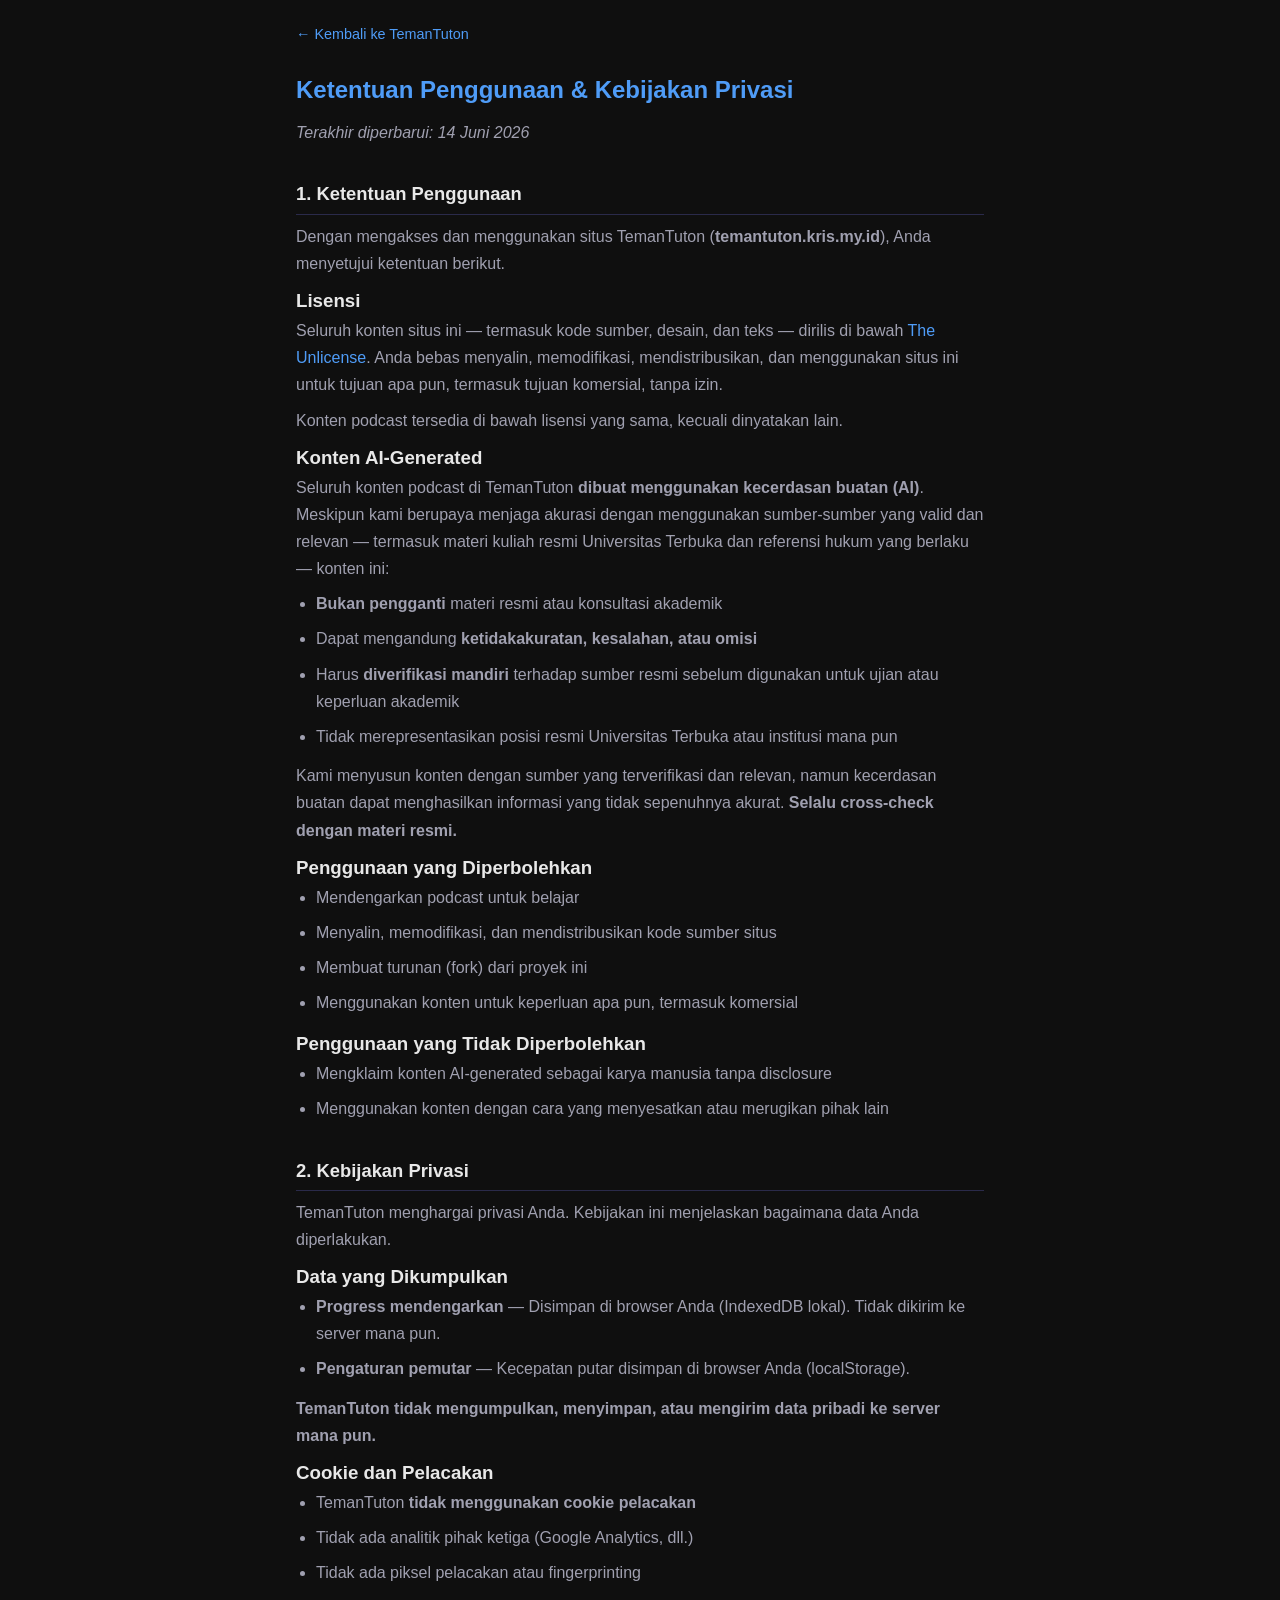
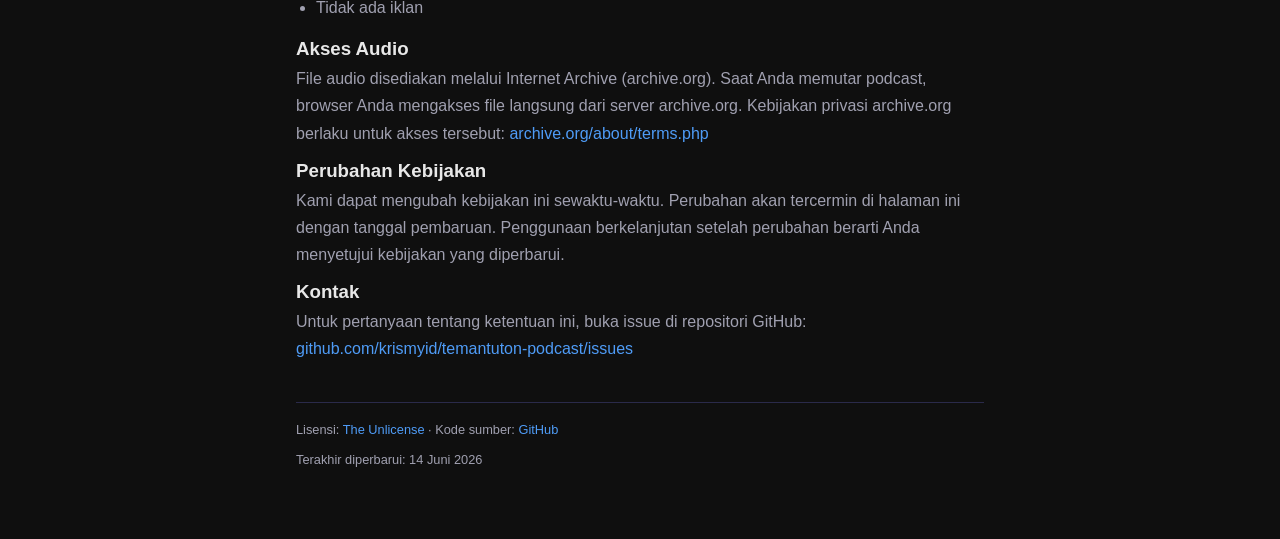
==== ketentuan.html @ 22604b9a "feat: add terms & privacy page + footer with AI disclosure and license links" ====
<!DOCTYPE html>
<html lang="id">
<head>
  <meta charset="UTF-8">
  <meta name="viewport" content="width=device-width, initial-scale=1.0">
  <meta name="theme-color" content="#0f0f0f">
  <title>Ketentuan & Privasi — TemanTuton</title>
  <link rel="icon" type="image/svg+xml" href="img/favicon.svg">
  <style>
    :root {
      --bg-primary: #0f0f0f;
      --bg-secondary: #1a1a2e;
      --text-primary: #e8e8e8;
      --text-secondary: #a0a0b0;
      --accent: #4f9cf7;
      --border: #2a2a4a;
    }
    *, *::before, *::after { box-sizing: border-box; margin: 0; padding: 0; }
    body {
      font-family: -apple-system, BlinkMacSystemFont, 'Segoe UI', Roboto, sans-serif;
      background: var(--bg-primary);
      color: var(--text-primary);
      line-height: 1.7;
      padding: 20px 16px 60px;
      max-width: 720px;
      margin: 0 auto;
      -webkit-font-smoothing: antialiased;
    }
    a { color: var(--accent); text-decoration: none; }
    a:hover { text-decoration: underline; }
    h1 { font-size: 1.5rem; margin-bottom: 8px; color: var(--accent); }
    h2 { font-size: 1.15rem; margin-top: 32px; margin-bottom: 8px; color: var(--text-primary); border-bottom: 1px solid var(--border); padding-bottom: 4px; }
    p, li { margin-bottom: 8px; color: var(--text-secondary); }
    ul { padding-left: 20px; margin-bottom: 12px; }
    .back { display: inline-block; margin-bottom: 24px; color: var(--accent); font-size: 0.9rem; }
    .back:hover { text-decoration: underline; }
    .last-updated { margin-top: 40px; padding-top: 16px; border-top: 1px solid var(--border); font-size: 0.8rem; color: var(--text-secondary); }
  </style>
</head>
<body>
  <a href="/" class="back">← Kembali ke TemanTuton</a>

  <h1>Ketentuan Penggunaan & Kebijakan Privasi</h1>
  <p><em>Terakhir diperbarui: 14 Juni 2026</em></p>

  <h2>1. Ketentuan Penggunaan</h2>
  <p>Dengan mengakses dan menggunakan situs TemanTuton (<strong>temantuton.kris.my.id</strong>), Anda menyetujui ketentuan berikut.</p>

  <h3>Lisensi</h3>
  <p>Seluruh konten situs ini — termasuk kode sumber, desain, dan teks — dirilis di bawah <a href="https://unlicense.org/" target="_blank" rel="noopener">The Unlicense</a>. Anda bebas menyalin, memodifikasi, mendistribusikan, dan menggunakan situs ini untuk tujuan apa pun, termasuk tujuan komersial, tanpa izin.</p>
  <p>Konten podcast tersedia di bawah lisensi yang sama, kecuali dinyatakan lain.</p>

  <h3>Konten AI-Generated</h3>
  <p>Seluruh konten podcast di TemanTuton <strong>dibuat menggunakan kecerdasan buatan (AI)</strong>. Meskipun kami berupaya menjaga akurasi dengan menggunakan sumber-sumber yang valid dan relevan — termasuk materi kuliah resmi Universitas Terbuka dan referensi hukum yang berlaku — konten ini:</p>
  <ul>
    <li><strong>Bukan pengganti</strong> materi resmi atau konsultasi akademik</li>
    <li>Dapat mengandung <strong>ketidakakuratan, kesalahan, atau omisi</strong></li>
    <li>Harus <strong>diverifikasi mandiri</strong> terhadap sumber resmi sebelum digunakan untuk ujian atau keperluan akademik</li>
    <li>Tidak merepresentasikan posisi resmi Universitas Terbuka atau institusi mana pun</li>
  </ul>
  <p>Kami menyusun konten dengan sumber yang terverifikasi dan relevan, namun kecerdasan buatan dapat menghasilkan informasi yang tidak sepenuhnya akurat. <strong>Selalu cross-check dengan materi resmi.</strong></p>

  <h3>Penggunaan yang Diperbolehkan</h3>
  <ul>
    <li>Mendengarkan podcast untuk belajar</li>
    <li>Menyalin, memodifikasi, dan mendistribusikan kode sumber situs</li>
    <li>Membuat turunan (fork) dari proyek ini</li>
    <li>Menggunakan konten untuk keperluan apa pun, termasuk komersial</li>
  </ul>

  <h3>Penggunaan yang Tidak Diperbolehkan</h3>
  <ul>
    <li>Mengklaim konten AI-generated sebagai karya manusia tanpa	disclosure</li>
    <li>Menggunakan konten dengan cara yang menyesatkan atau merugikan pihak lain</li>
  </ul>

  <h2>2. Kebijakan Privasi</h2>
  <p>TemanTuton menghargai privasi Anda. Kebijakan ini menjelaskan bagaimana data Anda diperlakukan.</p>

  <h3>Data yang Dikumpulkan</h3>
  <ul>
    <li><strong>Progress mendengarkan</strong> — Disimpan di browser Anda (IndexedDB lokal). Tidak dikirim ke server mana pun.</li>
    <li><strong>Pengaturan pemutar</strong> — Kecepatan putar disimpan di browser Anda (localStorage).</li>
  </ul>
  <p><strong>TemanTuton tidak mengumpulkan, menyimpan, atau mengirim data pribadi ke server mana pun.</strong></p>

  <h3>Cookie dan Pelacakan</h3>
  <ul>
    <li>TemanTuton <strong>tidak menggunakan cookie pelacakan</strong></li>
    <li>Tidak ada analitik pihak ketiga (Google Analytics, dll.)</li>
    <li>Tidak ada piksel pelacakan atau fingerprinting</li>
    <li>Tidak ada iklan</li>
  </ul>

  <h3>Akses Audio</h3>
  <p>File audio disediakan melalui Internet Archive (archive.org). Saat Anda memutar podcast, browser Anda mengakses file langsung dari server archive.org. Kebijakan privasi archive.org berlaku untuk akses tersebut: <a href="https://archive.org/about/terms.php" target="_blank" rel="noopener">archive.org/about/terms.php</a></p>

  <h3>Perubahan Kebijakan</h3>
  <p>Kami dapat mengubah kebijakan ini sewaktu-waktu. Perubahan akan tercermin di halaman ini dengan tanggal pembaruan. Penggunaan berkelanjutan setelah perubahan berarti Anda menyetujui kebijakan yang diperbarui.</p>

  <h3>Kontak</h3>
  <p>Untuk pertanyaan tentang ketentuan ini, buka issue di repositori GitHub: <a href="https://github.com/krismyid/temantuton-podcast/issues" target="_blank" rel="noopener">github.com/krismyid/temantuton-podcast/issues</a></p>

  <div class="last-updated">
    <p>Lisensi: <a href="https://unlicense.org/" target="_blank" rel="noopener">The Unlicense</a> · Kode sumber: <a href="https://github.com/krismyid/temantuton-podcast" target="_blank" rel="noopener">GitHub</a></p>
    <p>Terakhir diperbarui: 14 Juni 2026</p>
  </div>
</body>
</html>
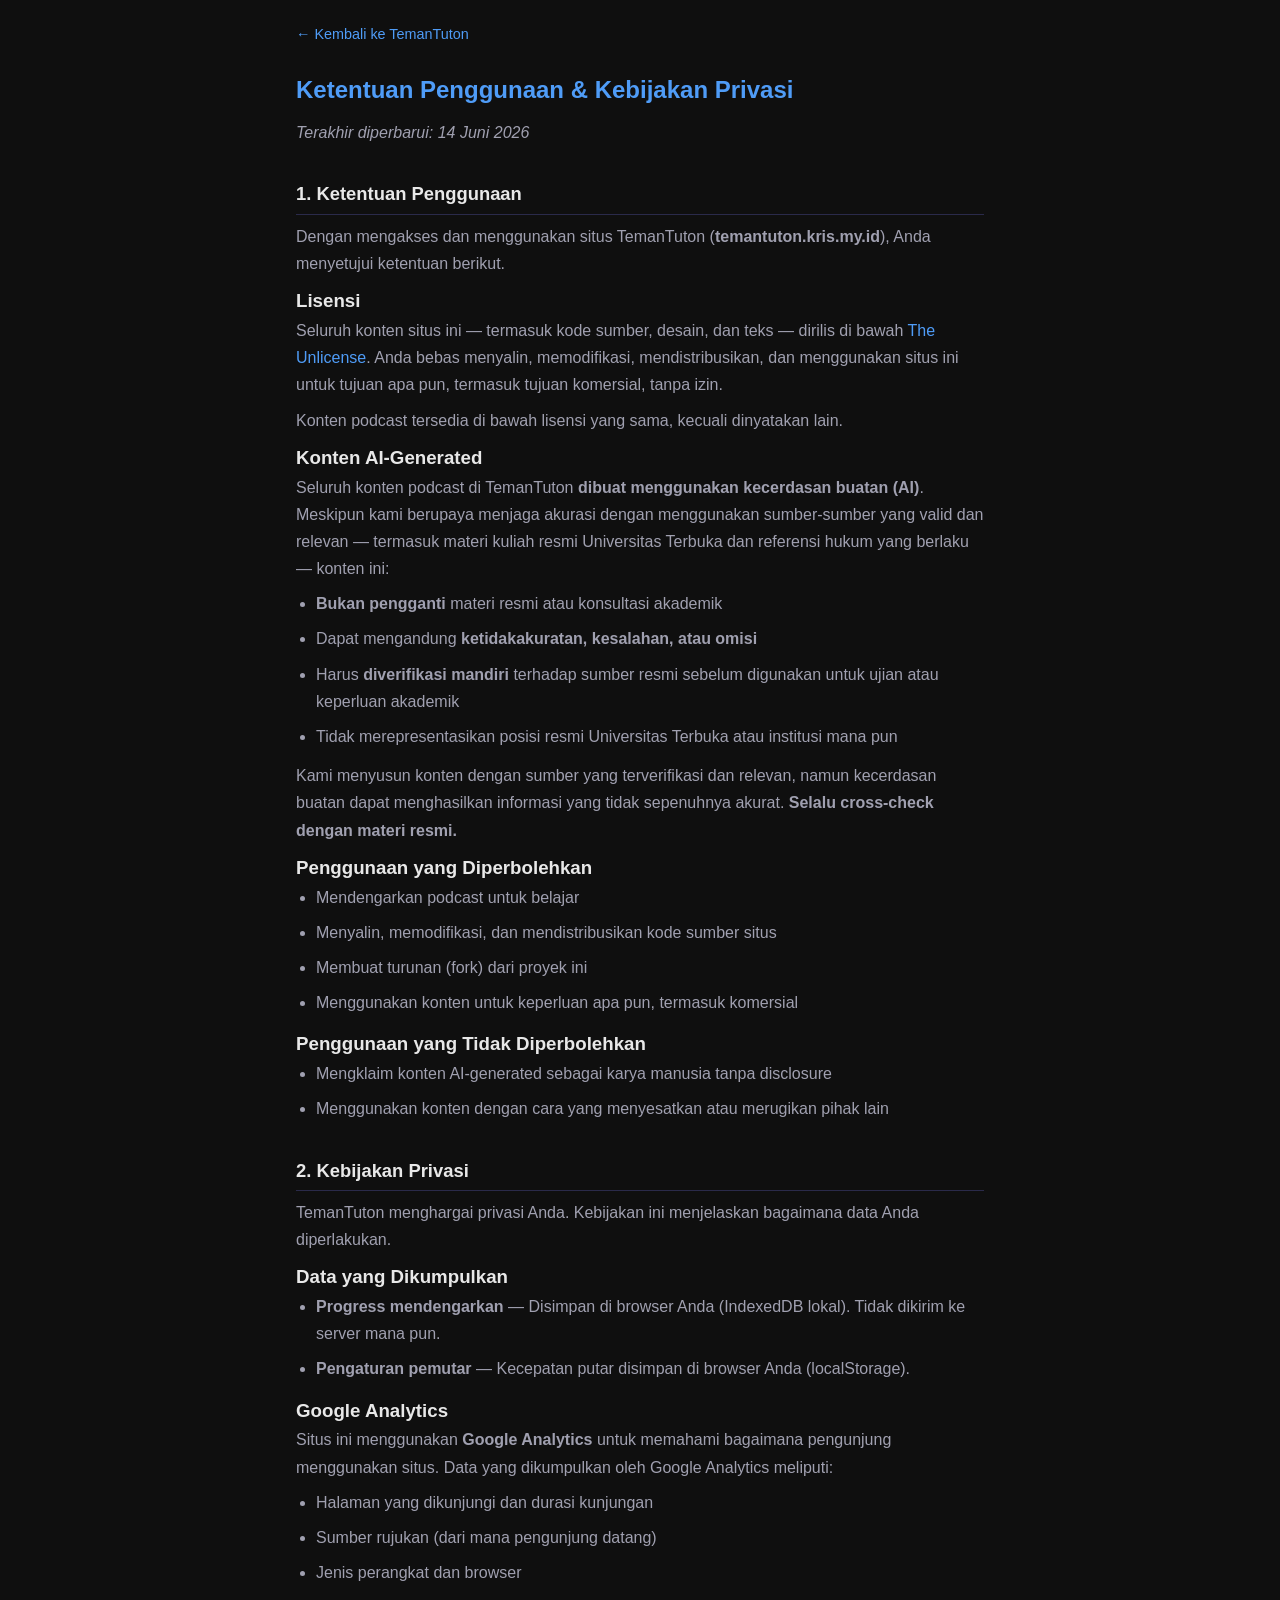
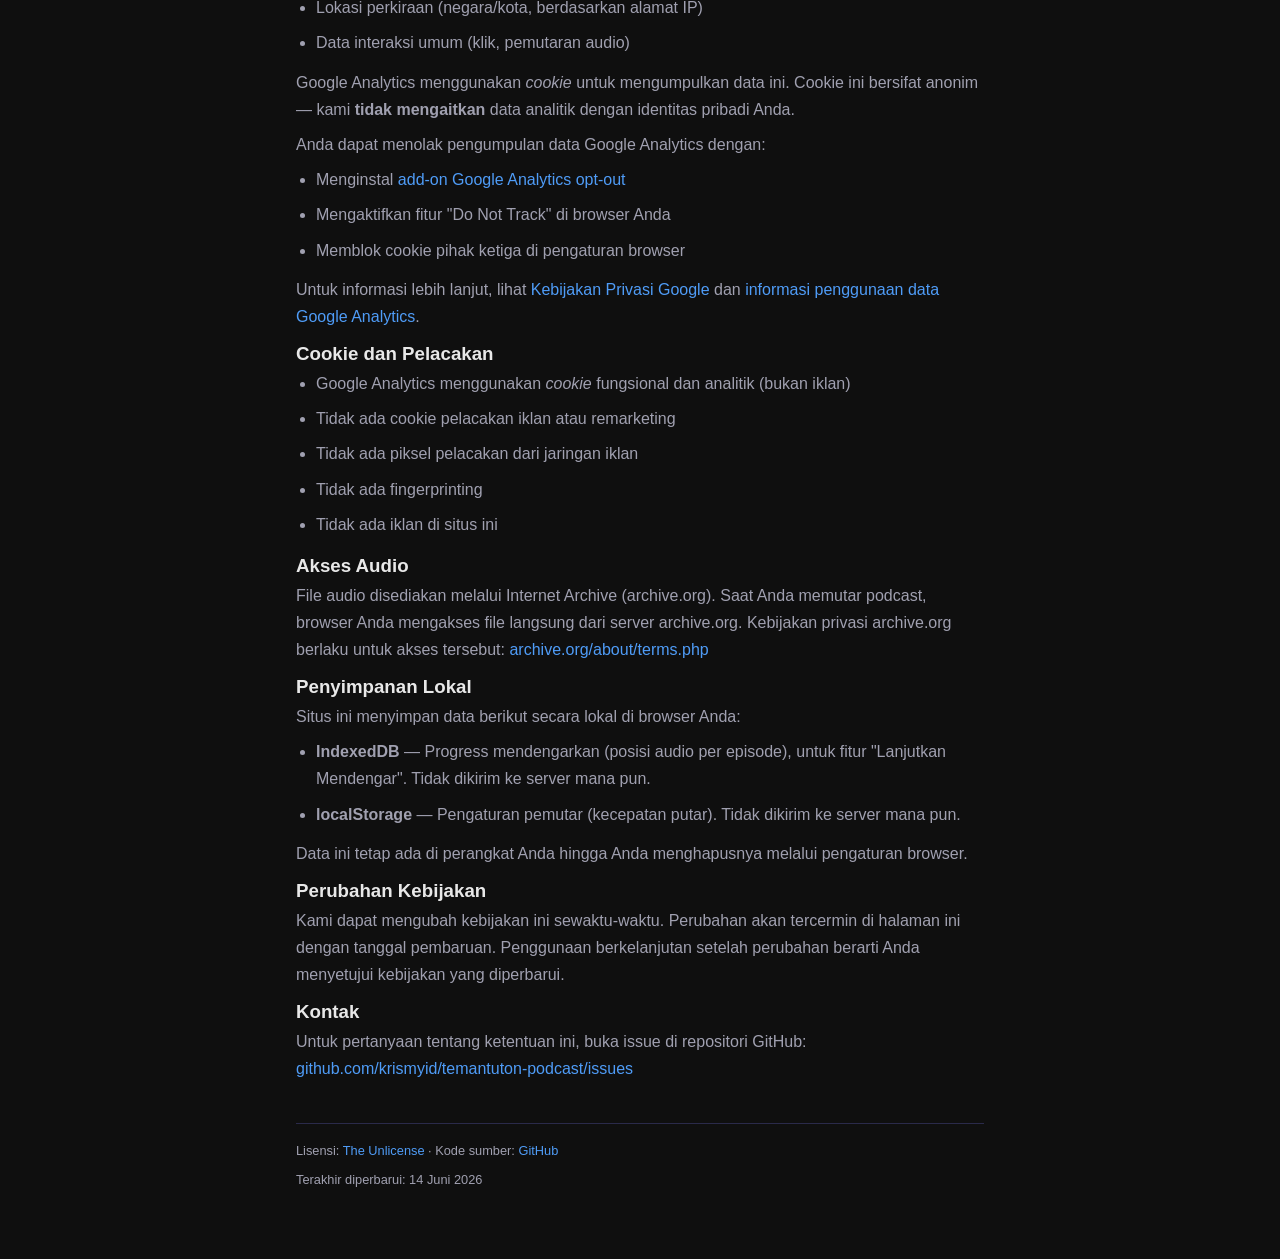
==== commit 41d536cc: "feat: update privacy policy for Google Analytics usage" ====
--- a/ketentuan.html
+++ b/ketentuan.html
@@ -82,18 +82,44 @@
     <li><strong>Progress mendengarkan</strong> — Disimpan di browser Anda (IndexedDB lokal). Tidak dikirim ke server mana pun.</li>
     <li><strong>Pengaturan pemutar</strong> — Kecepatan putar disimpan di browser Anda (localStorage).</li>
   </ul>
-  <p><strong>TemanTuton tidak mengumpulkan, menyimpan, atau mengirim data pribadi ke server mana pun.</strong></p>
+
+  <h3>Google Analytics</h3>
+  <p>Situs ini menggunakan <strong>Google Analytics</strong> untuk memahami bagaimana pengunjung menggunakan situs. Data yang dikumpulkan oleh Google Analytics meliputi:</p>
+  <ul>
+    <li>Halaman yang dikunjungi dan durasi kunjungan</li>
+    <li>Sumber rujukan (dari mana pengunjung datang)</li>
+    <li>Jenis perangkat dan browser</li>
+    <li>Lokasi perkiraan (negara/kota, berdasarkan alamat IP)</li>
+    <li>Data interaksi umum (klik, pemutaran audio)</li>
+  </ul>
+  <p>Google Analytics menggunakan <em>cookie</em> untuk mengumpulkan data ini. Cookie ini bersifat anonim — kami <strong>tidak mengaitkan</strong> data analitik dengan identitas pribadi Anda.</p>
+  <p>Anda dapat menolak pengumpulan data Google Analytics dengan:</p>
+  <ul>
+    <li>Menginstal <a href="https://tools.google.com/dlpage/gaoptout" target="_blank" rel="noopener">add-on Google Analytics opt-out</a></li>
+    <li>Mengaktifkan fitur "Do Not Track" di browser Anda</li>
+    <li>Memblok cookie pihak ketiga di pengaturan browser</li>
+  </ul>
+  <p>Untuk informasi lebih lanjut, lihat <a href="https://policies.google.com/privacy" target="_blank" rel="noopener">Kebijakan Privasi Google</a> dan <a href="https://support.google.com/analytics/answer/6004245" target="_blank" rel="noopener">informasi penggunaan data Google Analytics</a>.</p>
 
   <h3>Cookie dan Pelacakan</h3>
   <ul>
-    <li>TemanTuton <strong>tidak menggunakan cookie pelacakan</strong></li>
-    <li>Tidak ada analitik pihak ketiga (Google Analytics, dll.)</li>
-    <li>Tidak ada piksel pelacakan atau fingerprinting</li>
-    <li>Tidak ada iklan</li>
+    <li>Google Analytics menggunakan <em>cookie</em> fungsional dan analitik (bukan iklan)</li>
+    <li>Tidak ada cookie pelacakan iklan atau remarketing</li>
+    <li>Tidak ada piksel pelacakan dari jaringan iklan</li>
+    <li>Tidak ada fingerprinting</li>
+    <li>Tidak ada iklan di situs ini</li>
   </ul>
 
   <h3>Akses Audio</h3>
   <p>File audio disediakan melalui Internet Archive (archive.org). Saat Anda memutar podcast, browser Anda mengakses file langsung dari server archive.org. Kebijakan privasi archive.org berlaku untuk akses tersebut: <a href="https://archive.org/about/terms.php" target="_blank" rel="noopener">archive.org/about/terms.php</a></p>
+
+  <h3>Penyimpanan Lokal</h3>
+  <p>Situs ini menyimpan data berikut secara lokal di browser Anda:</p>
+  <ul>
+    <li><strong>IndexedDB</strong> — Progress mendengarkan (posisi audio per episode), untuk fitur "Lanjutkan Mendengar". Tidak dikirim ke server mana pun.</li>
+    <li><strong>localStorage</strong> — Pengaturan pemutar (kecepatan putar). Tidak dikirim ke server mana pun.</li>
+  </ul>
+  <p>Data ini tetap ada di perangkat Anda hingga Anda menghapusnya melalui pengaturan browser.</p>
 
   <h3>Perubahan Kebijakan</h3>
   <p>Kami dapat mengubah kebijakan ini sewaktu-waktu. Perubahan akan tercermin di halaman ini dengan tanggal pembaruan. Penggunaan berkelanjutan setelah perubahan berarti Anda menyetujui kebijakan yang diperbarui.</p>
